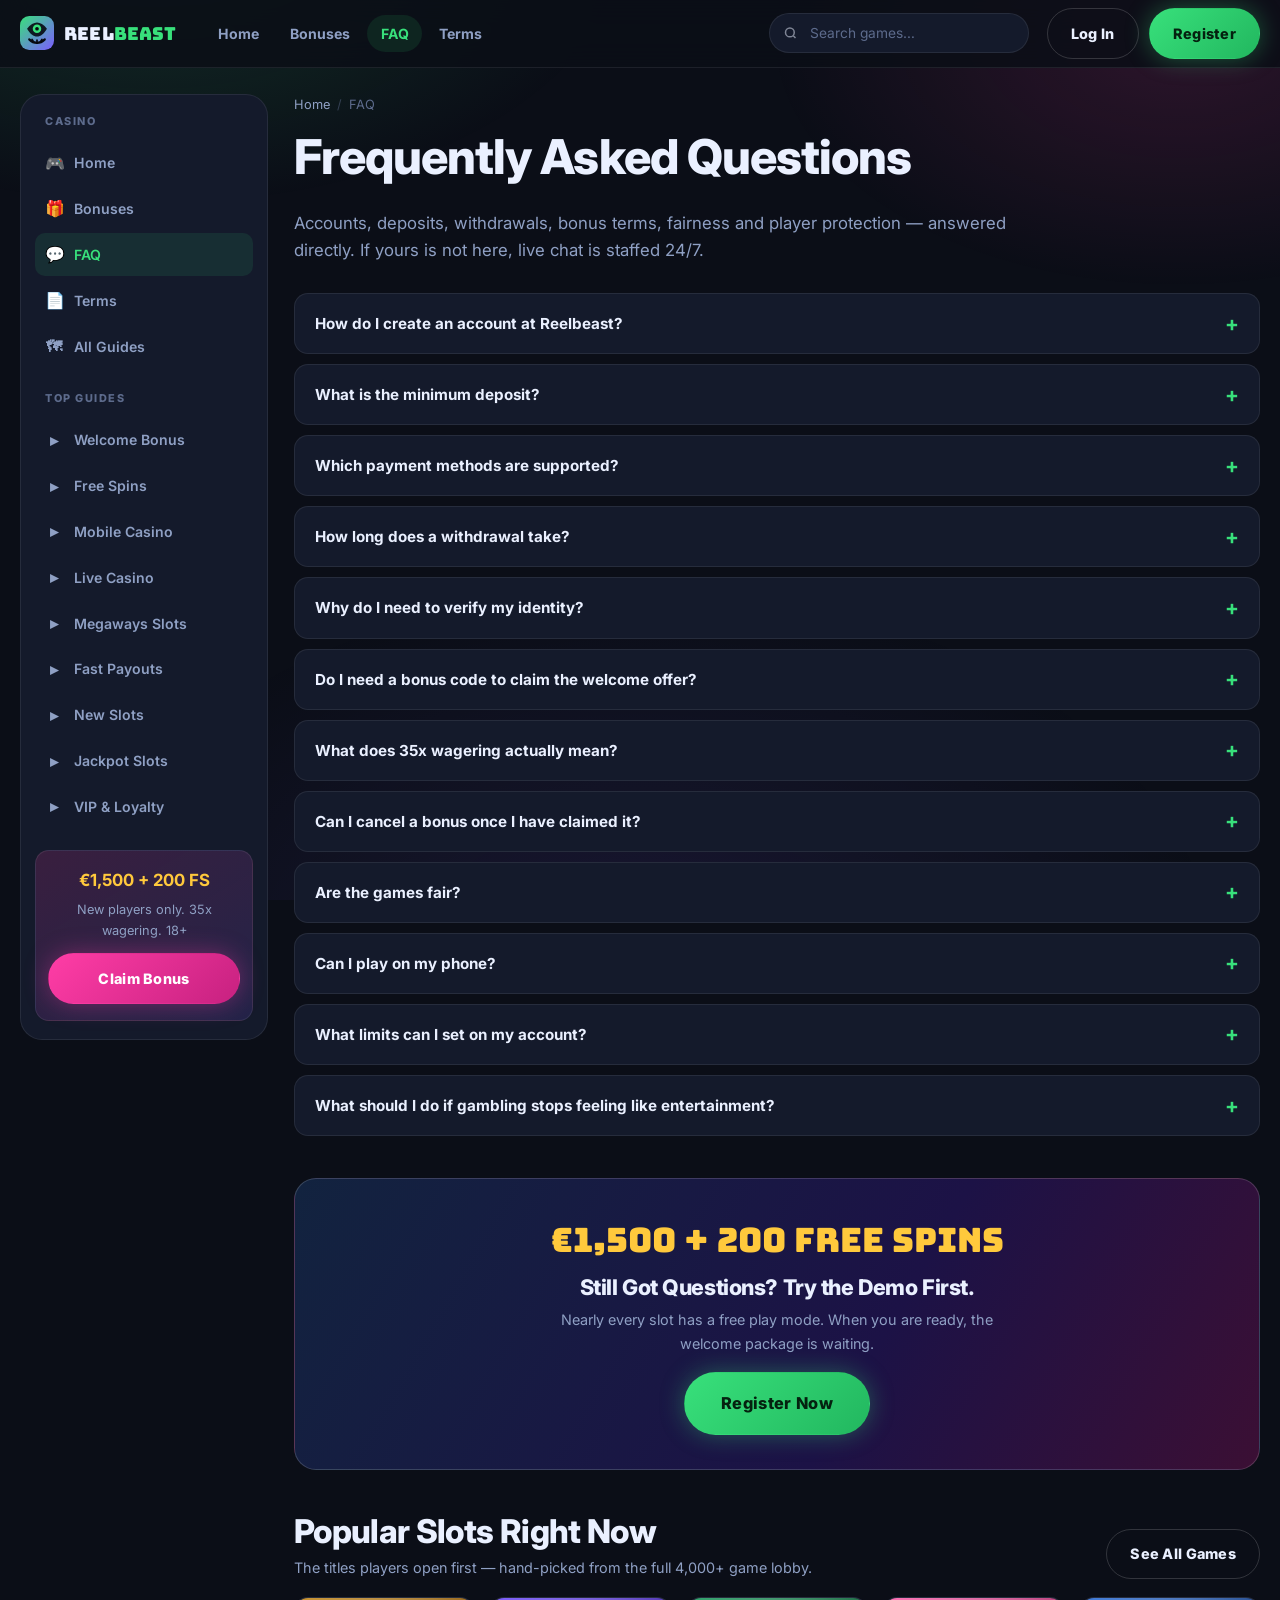
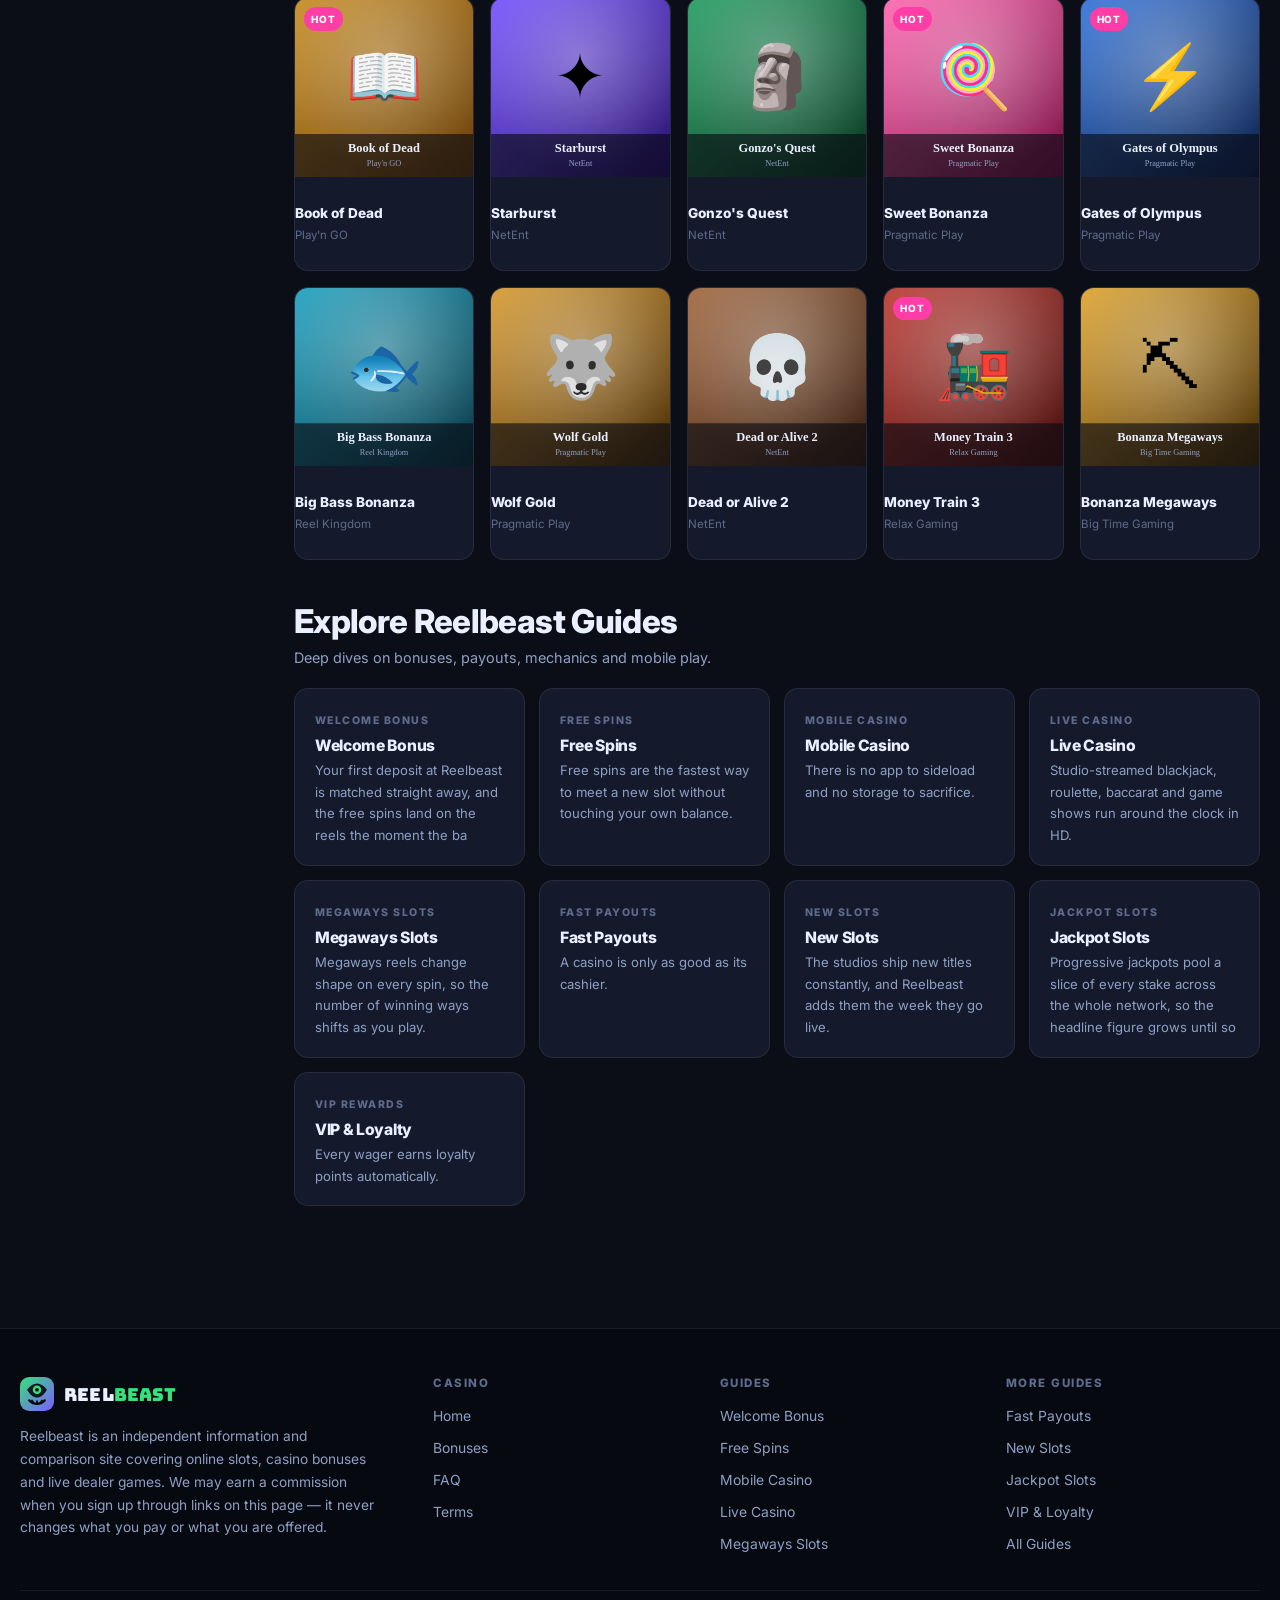
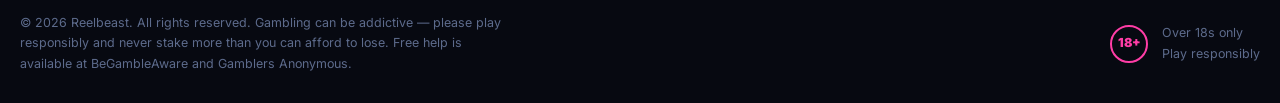
==== faq.html @ 06734dc1 "Initial commit" ====
<!DOCTYPE html>
<html lang="en">
<head>
<meta charset="utf-8">
<meta name="viewport" content="width=device-width, initial-scale=1">
<title>FAQ — Deposits, Withdrawals &amp; Bonus Terms | Reelbeast</title>
<meta name="description" content="Answers to the most common Reelbeast questions: minimum deposits, withdrawal times, verification, 35x wagering explained, game fairness and responsible gambling tools. 18+.">
<link rel="canonical" href="https://yard.example-domain.com/faq.html">
<meta name="robots" content="index, follow, max-image-preview:large">
<meta name="theme-color" content="#0B0E17">
<meta name="rating" content="adult">

<meta property="og:type" content="website">
<meta property="og:site_name" content="Reelbeast">
<meta property="og:locale" content="en_US">
<meta property="og:title" content="FAQ — Deposits, Withdrawals &amp; Bonus Terms | Reelbeast">
<meta property="og:description" content="Answers to the most common Reelbeast questions: minimum deposits, withdrawal times, verification, 35x wagering explained, game fairness and responsible gambling tools. 18+.">
<meta property="og:url" content="https://yard.example-domain.com/faq.html">
<meta property="og:image" content="https://yard.example-domain.com/images/promo-welcome.svg">
<meta name="twitter:card" content="summary_large_image">
<meta name="twitter:title" content="FAQ — Deposits, Withdrawals &amp; Bonus Terms | Reelbeast">
<meta name="twitter:description" content="Answers to the most common Reelbeast questions: minimum deposits, withdrawal times, verification, 35x wagering explained, game fairness and responsible gambling tools. 18+.">

<link rel="icon" type="image/svg+xml" href="images/favicon.svg">
<link rel="apple-touch-icon" href="images/favicon.svg">
<link rel="preconnect" href="https://fonts.googleapis.com">
<link rel="preconnect" href="https://fonts.gstatic.com" crossorigin>
<link rel="stylesheet" href="https://fonts.googleapis.com/css2?family=Bungee&family=Inter:wght@400;600;700;800;900&display=swap">
<link rel="stylesheet" href="css/style.css">
<script type="application/ld+json">
{"@context":"https://schema.org","@type":"FAQPage","mainEntity":[
    {"@type":"Question","name":"How do I create an account at Reelbeast?",
     "acceptedAnswer":{"@type":"Answer","text":"Select Register, enter your email address, choose a username, password and account currency, and confirm you are over 18. The whole process takes under a minute and no documents are required at this stage. You can browse the lobby and play demo games immediately after signing up."}},
    {"@type":"Question","name":"What is the minimum deposit?",
     "acceptedAnswer":{"@type":"Answer","text":"€10, or the equivalent in your account currency, on every supported payment method. The welcome package requires a qualifying first deposit of at least €10 to trigger."}},
    {"@type":"Question","name":"Which payment methods are supported?",
     "acceptedAnswer":{"@type":"Answer","text":"Visa and Mastercard debit cards, Skrill, Neteller, Trustly instant bank transfer, standard bank transfer, and Bitcoin. Deposits are instant on every method and we do not add a processing fee — though your own bank or wallet provider may."}},
    {"@type":"Question","name":"How long does a withdrawal take?",
     "acceptedAnswer":{"@type":"Answer","text":"E-wallet and cryptocurrency withdrawals are typically approved and sent within one hour. Debit card and bank transfer withdrawals take one to three working days once approved, which is banking-side time rather than casino processing. Withdrawals are paid back to the method you deposited with wherever regulations require it."}},
    {"@type":"Question","name":"Why do I need to verify my identity?",
     "acceptedAnswer":{"@type":"Answer","text":"Licensing rules require every operator to confirm that players are who they say they are and are over 18. You will be asked for photo ID, a recent proof of address, and confirmation of the payment method you used. Verification is a one-time process — complete it when you sign up rather than when you first try to withdraw, and there is no delay later."}},
    {"@type":"Question","name":"Do I need a bonus code to claim the welcome offer?",
     "acceptedAnswer":{"@type":"Answer","text":"No. The welcome match and free spins attach to your first qualifying deposit automatically. If a seasonal or email-only promotion ever requires a code, that code is printed on the promotion itself."}},
    {"@type":"Question","name":"What does 35x wagering actually mean?",
     "acceptedAnswer":{"@type":"Answer","text":"It is the total stake volume required before bonus funds convert to withdrawable cash. A €100 bonus at 35x requires €3,500 in cumulative stakes. Slots contribute 100% toward this, live dealer and table games contribute 10%, and the maximum bet while wagering is €5 per spin."}},
    {"@type":"Question","name":"Can I cancel a bonus once I have claimed it?",
     "acceptedAnswer":{"@type":"Answer","text":"Yes. Cancel an active bonus from the cashier at any time. Doing so forfeits the bonus funds and any winnings derived from them, but your own cash balance is untouched and remains fully withdrawable."}},
    {"@type":"Question","name":"Are the games fair?",
     "acceptedAnswer":{"@type":"Answer","text":"Every slot outcome is produced by a random number generator that is tested and certified annually by an independent laboratory. Published RTP figures are set by the game studio, not the casino, and are visible in each game's info panel. Live dealer games use physical equipment streamed in real time from monitored studios."}},
    {"@type":"Question","name":"Can I play on my phone?",
     "acceptedAnswer":{"@type":"Answer","text":"Yes, and there is nothing to install. The entire lobby runs in mobile Safari and Chrome, laid out for portrait orientation. Your session state, balance and any active bonus carry across devices automatically."}},
    {"@type":"Question","name":"What limits can I set on my account?",
     "acceptedAnswer":{"@type":"Answer","text":"Deposit limits, loss limits, wager limits, session-time reminders, a cooling-off period from 24 hours to six weeks, and permanent self-exclusion. All are available in account settings. Tightening a limit takes effect immediately; loosening one is subject to a deliberate cooling-off delay."}},
    {"@type":"Question","name":"What should I do if gambling stops feeling like entertainment?",
     "acceptedAnswer":{"@type":"Answer","text":"Use the deposit limits and cooling-off tools first — they work, and they take effect straight away. If you need more than that, BeGambleAware and Gamblers Anonymous both provide free, confidential support, and our support team can apply a permanent self-exclusion to your account on request at any time."}}
]}
</script>
<script type="application/ld+json">
{"@context":"https://schema.org","@type":"BreadcrumbList","itemListElement":[{"@type":"ListItem","position":1,"name":"Home","item":"https://yard.example-domain.com/"},{"@type":"ListItem","position":2,"name":"FAQ","item":"https://yard.example-domain.com/faq.html"}]}
</script>
</head>
<body>
<header class="site-header">
  <div class="site-header__inner">
    <button class="burger" type="button" aria-label="Open menu" aria-expanded="false" aria-controls="sidebar"><span></span></button>
    <a class="logo" href="index.html">
      <img src="images/logo.svg" width="48" height="48" alt="Reelbeast online casino logo">
      <span class="logo__text">Reel<b>beast</b></span>
    </a>
    <nav class="nav-main" aria-label="Primary"><a href="index.html">Home</a><a href="bonuses.html">Bonuses</a><a href="faq.html" aria-current="page">FAQ</a><a href="terms.html">Terms</a></nav>
    <div class="header-search">
      <svg width="15" height="15" viewBox="0 0 24 24" fill="none" stroke="currentColor" stroke-width="2.4" aria-hidden="true"><circle cx="11" cy="11" r="7"/><path d="M20 20l-3.5-3.5"/></svg>
      <label class="sr-only" for="q">Search games</label>
      <input id="q" type="search" placeholder="Search games…" data-game-search autocomplete="off">
    </div>
    <div class="header-actions">
      <a class="btn btn--ghost" href="https://vnstrf.com/d3f4MrnT" target="_blank" rel="nofollow sponsored noopener noreferrer">Log In</a>
      <a class="btn btn--primary" href="https://vnstrf.com/d3f4MrnT" target="_blank" rel="nofollow sponsored noopener noreferrer">Register</a>
    </div>
  </div>
</header>
<div class="scrim"></div>
<div class="shell">
<aside class="sidebar" id="sidebar">
  <p class="sidebar__title">Casino</p>
  <nav aria-label="Site sections"><a href="index.html"><span class="ic" aria-hidden="true">🎮</span>Home</a><a href="bonuses.html"><span class="ic" aria-hidden="true">🎁</span>Bonuses</a><a href="faq.html" aria-current="page"><span class="ic" aria-hidden="true">💬</span>FAQ</a><a href="terms.html"><span class="ic" aria-hidden="true">📄</span>Terms</a>
    <a href="en/"><span class="ic" aria-hidden="true">🗺</span>All Guides</a>
  </nav>
  <p class="sidebar__title">Top Guides</p>
  <nav aria-label="Guides"><a href="en/x1/"><span class="ic" aria-hidden="true">▸</span>Welcome Bonus</a><a href="en/x2/"><span class="ic" aria-hidden="true">▸</span>Free Spins</a><a href="en/x3/"><span class="ic" aria-hidden="true">▸</span>Mobile Casino</a><a href="en/x4/"><span class="ic" aria-hidden="true">▸</span>Live Casino</a><a href="en/x5/"><span class="ic" aria-hidden="true">▸</span>Megaways Slots</a><a href="en/x6/"><span class="ic" aria-hidden="true">▸</span>Fast Payouts</a><a href="en/x7/"><span class="ic" aria-hidden="true">▸</span>New Slots</a><a href="en/x8/"><span class="ic" aria-hidden="true">▸</span>Jackpot Slots</a><a href="en/x9/"><span class="ic" aria-hidden="true">▸</span>VIP & Loyalty</a></nav>
  <div class="sidebar__cta">
    <strong>€1,500 + 200 FS</strong>
    <p>New players only. 35x wagering. 18+</p>
    <a class="btn btn--accent btn--block" href="https://vnstrf.com/d3f4MrnT" target="_blank" rel="nofollow sponsored noopener noreferrer">Claim Bonus</a>
  </div>
</aside>
<main>
<nav class="crumbs" aria-label="Breadcrumb"><a href="index.html">Home</a><span>/</span>FAQ</nav>

<h1>Frequently Asked Questions</h1>
<p style="font-size:1.05rem;color:var(--muted);max-width:70ch">
  Accounts, deposits, withdrawals, bonus terms, fairness and player protection — answered
  directly. If yours is not here, live chat is staffed 24/7.
</p>

<section class="section" style="margin-top:28px">
  <details class="faq-item">
    <summary>How do I create an account at Reelbeast?</summary>
    <div class="faq-item__body"><p>Select Register, enter your email address, choose a username, password and account currency, and confirm you are over 18. The whole process takes under a minute and no documents are required at this stage. You can browse the lobby and play demo games immediately after signing up.</p></div>
  </details>
  <details class="faq-item">
    <summary>What is the minimum deposit?</summary>
    <div class="faq-item__body"><p>€10, or the equivalent in your account currency, on every supported payment method. The welcome package requires a qualifying first deposit of at least €10 to trigger.</p></div>
  </details>
  <details class="faq-item">
    <summary>Which payment methods are supported?</summary>
    <div class="faq-item__body"><p>Visa and Mastercard debit cards, Skrill, Neteller, Trustly instant bank transfer, standard bank transfer, and Bitcoin. Deposits are instant on every method and we do not add a processing fee — though your own bank or wallet provider may.</p></div>
  </details>
  <details class="faq-item">
    <summary>How long does a withdrawal take?</summary>
    <div class="faq-item__body"><p>E-wallet and cryptocurrency withdrawals are typically approved and sent within one hour. Debit card and bank transfer withdrawals take one to three working days once approved, which is banking-side time rather than casino processing. Withdrawals are paid back to the method you deposited with wherever regulations require it.</p></div>
  </details>
  <details class="faq-item">
    <summary>Why do I need to verify my identity?</summary>
    <div class="faq-item__body"><p>Licensing rules require every operator to confirm that players are who they say they are and are over 18. You will be asked for photo ID, a recent proof of address, and confirmation of the payment method you used. Verification is a one-time process — complete it when you sign up rather than when you first try to withdraw, and there is no delay later.</p></div>
  </details>
  <details class="faq-item">
    <summary>Do I need a bonus code to claim the welcome offer?</summary>
    <div class="faq-item__body"><p>No. The welcome match and free spins attach to your first qualifying deposit automatically. If a seasonal or email-only promotion ever requires a code, that code is printed on the promotion itself.</p></div>
  </details>
  <details class="faq-item">
    <summary>What does 35x wagering actually mean?</summary>
    <div class="faq-item__body"><p>It is the total stake volume required before bonus funds convert to withdrawable cash. A €100 bonus at 35x requires €3,500 in cumulative stakes. Slots contribute 100% toward this, live dealer and table games contribute 10%, and the maximum bet while wagering is €5 per spin.</p></div>
  </details>
  <details class="faq-item">
    <summary>Can I cancel a bonus once I have claimed it?</summary>
    <div class="faq-item__body"><p>Yes. Cancel an active bonus from the cashier at any time. Doing so forfeits the bonus funds and any winnings derived from them, but your own cash balance is untouched and remains fully withdrawable.</p></div>
  </details>
  <details class="faq-item">
    <summary>Are the games fair?</summary>
    <div class="faq-item__body"><p>Every slot outcome is produced by a random number generator that is tested and certified annually by an independent laboratory. Published RTP figures are set by the game studio, not the casino, and are visible in each game&#x27;s info panel. Live dealer games use physical equipment streamed in real time from monitored studios.</p></div>
  </details>
  <details class="faq-item">
    <summary>Can I play on my phone?</summary>
    <div class="faq-item__body"><p>Yes, and there is nothing to install. The entire lobby runs in mobile Safari and Chrome, laid out for portrait orientation. Your session state, balance and any active bonus carry across devices automatically.</p></div>
  </details>
  <details class="faq-item">
    <summary>What limits can I set on my account?</summary>
    <div class="faq-item__body"><p>Deposit limits, loss limits, wager limits, session-time reminders, a cooling-off period from 24 hours to six weeks, and permanent self-exclusion. All are available in account settings. Tightening a limit takes effect immediately; loosening one is subject to a deliberate cooling-off delay.</p></div>
  </details>
  <details class="faq-item">
    <summary>What should I do if gambling stops feeling like entertainment?</summary>
    <div class="faq-item__body"><p>Use the deposit limits and cooling-off tools first — they work, and they take effect straight away. If you need more than that, BeGambleAware and Gamblers Anonymous both provide free, confidential support, and our support team can apply a permanent self-exclusion to your account on request at any time.</p></div>
  </details>
</section>

<section class="section">
  <a class="promo" href="https://vnstrf.com/d3f4MrnT" target="_blank" rel="nofollow sponsored noopener noreferrer" style="display:block;text-align:center">
    <span class="promo__amount">€1,500 + 200 Free Spins</span>
    <h3>Still Got Questions? Try the Demo First.</h3>
    <p style="margin-inline:auto">Nearly every slot has a free play mode. When you are ready, the welcome package is waiting.</p>
    <span class="btn btn--primary btn--lg">Register Now</span>
  </a>
</section>

<section class="section" id="games">
  <div class="section__head">
    <div>
      <h2>Popular Slots Right Now</h2>
      <p>The titles players open first — hand-picked from the full 4,000+ game lobby.</p>
    </div>
    <a class="btn btn--ghost" href="https://vnstrf.com/d3f4MrnT" target="_blank" rel="nofollow sponsored noopener noreferrer">See All Games</a>
  </div>
  <div class="grid-games" data-game-grid>
    <a class="game" href="https://vnstrf.com/d3f4MrnT" target="_blank" rel="nofollow sponsored noopener noreferrer" data-name="Book of Dead" data-provider="Play&#x27;n GO">
      <span class="game__badge game__badge--hot">Hot</span><img src="images/games/book-of-dead.svg" width="300" height="300" loading="lazy"
           alt="Book of Dead online slot by Play&#x27;n GO — play at Reelbeast">
      <span class="game__overlay"><span class="btn btn--primary">Play Now</span></span>
      <span class="game__info">
        <span class="game__name">Book of Dead</span>
        <span class="game__prov">Play&#x27;n GO</span>
      </span>
    </a>
    <a class="game" href="https://vnstrf.com/d3f4MrnT" target="_blank" rel="nofollow sponsored noopener noreferrer" data-name="Starburst" data-provider="NetEnt">
      <img src="images/games/starburst.svg" width="300" height="300" loading="lazy"
           alt="Starburst online slot by NetEnt — play at Reelbeast">
      <span class="game__overlay"><span class="btn btn--primary">Play Now</span></span>
      <span class="game__info">
        <span class="game__name">Starburst</span>
        <span class="game__prov">NetEnt</span>
      </span>
    </a>
    <a class="game" href="https://vnstrf.com/d3f4MrnT" target="_blank" rel="nofollow sponsored noopener noreferrer" data-name="Gonzo&#x27;s Quest" data-provider="NetEnt">
      <img src="images/games/gonzo-s-quest.svg" width="300" height="300" loading="lazy"
           alt="Gonzo&#x27;s Quest online slot by NetEnt — play at Reelbeast">
      <span class="game__overlay"><span class="btn btn--primary">Play Now</span></span>
      <span class="game__info">
        <span class="game__name">Gonzo&#x27;s Quest</span>
        <span class="game__prov">NetEnt</span>
      </span>
    </a>
    <a class="game" href="https://vnstrf.com/d3f4MrnT" target="_blank" rel="nofollow sponsored noopener noreferrer" data-name="Sweet Bonanza" data-provider="Pragmatic Play">
      <span class="game__badge game__badge--hot">Hot</span><img src="images/games/sweet-bonanza.svg" width="300" height="300" loading="lazy"
           alt="Sweet Bonanza online slot by Pragmatic Play — play at Reelbeast">
      <span class="game__overlay"><span class="btn btn--primary">Play Now</span></span>
      <span class="game__info">
        <span class="game__name">Sweet Bonanza</span>
        <span class="game__prov">Pragmatic Play</span>
      </span>
    </a>
    <a class="game" href="https://vnstrf.com/d3f4MrnT" target="_blank" rel="nofollow sponsored noopener noreferrer" data-name="Gates of Olympus" data-provider="Pragmatic Play">
      <span class="game__badge game__badge--hot">Hot</span><img src="images/games/gates-of-olympus.svg" width="300" height="300" loading="lazy"
           alt="Gates of Olympus online slot by Pragmatic Play — play at Reelbeast">
      <span class="game__overlay"><span class="btn btn--primary">Play Now</span></span>
      <span class="game__info">
        <span class="game__name">Gates of Olympus</span>
        <span class="game__prov">Pragmatic Play</span>
      </span>
    </a>
    <a class="game" href="https://vnstrf.com/d3f4MrnT" target="_blank" rel="nofollow sponsored noopener noreferrer" data-name="Big Bass Bonanza" data-provider="Reel Kingdom">
      <img src="images/games/big-bass-bonanza.svg" width="300" height="300" loading="lazy"
           alt="Big Bass Bonanza online slot by Reel Kingdom — play at Reelbeast">
      <span class="game__overlay"><span class="btn btn--primary">Play Now</span></span>
      <span class="game__info">
        <span class="game__name">Big Bass Bonanza</span>
        <span class="game__prov">Reel Kingdom</span>
      </span>
    </a>
    <a class="game" href="https://vnstrf.com/d3f4MrnT" target="_blank" rel="nofollow sponsored noopener noreferrer" data-name="Wolf Gold" data-provider="Pragmatic Play">
      <img src="images/games/wolf-gold.svg" width="300" height="300" loading="lazy"
           alt="Wolf Gold online slot by Pragmatic Play — play at Reelbeast">
      <span class="game__overlay"><span class="btn btn--primary">Play Now</span></span>
      <span class="game__info">
        <span class="game__name">Wolf Gold</span>
        <span class="game__prov">Pragmatic Play</span>
      </span>
    </a>
    <a class="game" href="https://vnstrf.com/d3f4MrnT" target="_blank" rel="nofollow sponsored noopener noreferrer" data-name="Dead or Alive 2" data-provider="NetEnt">
      <img src="images/games/dead-or-alive-2.svg" width="300" height="300" loading="lazy"
           alt="Dead or Alive 2 online slot by NetEnt — play at Reelbeast">
      <span class="game__overlay"><span class="btn btn--primary">Play Now</span></span>
      <span class="game__info">
        <span class="game__name">Dead or Alive 2</span>
        <span class="game__prov">NetEnt</span>
      </span>
    </a>
    <a class="game" href="https://vnstrf.com/d3f4MrnT" target="_blank" rel="nofollow sponsored noopener noreferrer" data-name="Money Train 3" data-provider="Relax Gaming">
      <span class="game__badge game__badge--hot">Hot</span><img src="images/games/money-train-3.svg" width="300" height="300" loading="lazy"
           alt="Money Train 3 online slot by Relax Gaming — play at Reelbeast">
      <span class="game__overlay"><span class="btn btn--primary">Play Now</span></span>
      <span class="game__info">
        <span class="game__name">Money Train 3</span>
        <span class="game__prov">Relax Gaming</span>
      </span>
    </a>
    <a class="game" href="https://vnstrf.com/d3f4MrnT" target="_blank" rel="nofollow sponsored noopener noreferrer" data-name="Bonanza Megaways" data-provider="Big Time Gaming">
      <img src="images/games/bonanza-megaways.svg" width="300" height="300" loading="lazy"
           alt="Bonanza Megaways online slot by Big Time Gaming — play at Reelbeast">
      <span class="game__overlay"><span class="btn btn--primary">Play Now</span></span>
      <span class="game__info">
        <span class="game__name">Bonanza Megaways</span>
        <span class="game__prov">Big Time Gaming</span>
      </span>
    </a>
  </div>
  <p data-game-empty hidden style="color:var(--muted);margin-top:16px">No games match that search. Try another title or provider.</p>
</section>


<section class="section">
  <div class="section__head">
    <div>
      <h2>Explore Reelbeast Guides</h2>
      <p>Deep dives on bonuses, payouts, mechanics and mobile play.</p>
    </div>
  </div>
  <div class="grid-doors">
    <a class="door" href="en/x1/">
      <span class="door__kicker">welcome bonus</span>
      <h3>Welcome Bonus</h3>
      <p>Your first deposit at Reelbeast is matched straight away, and the free spins land on the reels the moment the ba</p>
    </a>
    <a class="door" href="en/x2/">
      <span class="door__kicker">free spins</span>
      <h3>Free Spins</h3>
      <p>Free spins are the fastest way to meet a new slot without touching your own balance.</p>
    </a>
    <a class="door" href="en/x3/">
      <span class="door__kicker">mobile casino</span>
      <h3>Mobile Casino</h3>
      <p>There is no app to sideload and no storage to sacrifice.</p>
    </a>
    <a class="door" href="en/x4/">
      <span class="door__kicker">live casino</span>
      <h3>Live Casino</h3>
      <p>Studio-streamed blackjack, roulette, baccarat and game shows run around the clock in HD.</p>
    </a>
    <a class="door" href="en/x5/">
      <span class="door__kicker">megaways slots</span>
      <h3>Megaways Slots</h3>
      <p>Megaways reels change shape on every spin, so the number of winning ways shifts as you play.</p>
    </a>
    <a class="door" href="en/x6/">
      <span class="door__kicker">fast payouts</span>
      <h3>Fast Payouts</h3>
      <p>A casino is only as good as its cashier.</p>
    </a>
    <a class="door" href="en/x7/">
      <span class="door__kicker">new slots</span>
      <h3>New Slots</h3>
      <p>The studios ship new titles constantly, and Reelbeast adds them the week they go live.</p>
    </a>
    <a class="door" href="en/x8/">
      <span class="door__kicker">jackpot slots</span>
      <h3>Jackpot Slots</h3>
      <p>Progressive jackpots pool a slice of every stake across the whole network, so the headline figure grows until so</p>
    </a>
    <a class="door" href="en/x9/">
      <span class="door__kicker">vip rewards</span>
      <h3>VIP &amp; Loyalty</h3>
      <p>Every wager earns loyalty points automatically.</p>
    </a>
  </div>
</section>

</main>
</div>

<footer class="site-footer">
  <div class="wrap">
    <div class="footer-grid">
      <div class="footer-brand">
        <a class="logo" href="index.html">
          <img src="images/logo.svg" width="48" height="48" alt="Reelbeast logo">
          <span class="logo__text">Reel<b>beast</b></span>
        </a>
        <p>Reelbeast is an independent information and comparison site covering online slots,
           casino bonuses and live dealer games. We may earn a commission when you sign up
           through links on this page — it never changes what you pay or what you are offered.</p>
      </div>
      <div class="footer-col">
        <h4>Casino</h4>
        <nav aria-label="Footer sections"><a href="index.html">Home</a><a href="bonuses.html">Bonuses</a><a href="faq.html">FAQ</a><a href="terms.html">Terms</a></nav>
      </div>
      <div class="footer-col">
        <h4>Guides</h4>
        <nav aria-label="Footer guides"><a href="en/x1/">Welcome Bonus</a><a href="en/x2/">Free Spins</a><a href="en/x3/">Mobile Casino</a><a href="en/x4/">Live Casino</a><a href="en/x5/">Megaways Slots</a></nav>
      </div>
      <div class="footer-col">
        <h4>More Guides</h4>
        <nav aria-label="Footer guides continued"><a href="en/x6/">Fast Payouts</a><a href="en/x7/">New Slots</a><a href="en/x8/">Jackpot Slots</a><a href="en/x9/">VIP & Loyalty</a>
          <a href="en/">All Guides</a>
        </nav>
      </div>
    </div>
    <div class="footer-bottom">
      <p>&copy; <span data-year>2026</span> Reelbeast. All rights reserved.
         Gambling can be addictive — please play responsibly and never stake more than you can afford to lose.
         Free help is available at BeGambleAware and Gamblers Anonymous.</p>
      <div class="rg">
        <div class="rg__18" aria-hidden="true">18+</div>
        <span>Over 18s only<br>Play responsibly</span>
      </div>
    </div>
  </div>
</footer>

<div class="sticky-cta">
  <a class="btn btn--primary btn--block btn--lg" href="https://vnstrf.com/d3f4MrnT" target="_blank" rel="nofollow sponsored noopener noreferrer">Claim €1,500 + 200 Free Spins</a>
</div>

<script src="js/main.js" defer></script>
</body>
</html>
---- css/style.css ----
/* ==========================================================================
   Reelbeast — satellite theme
   Re-skin the entire site by editing the tokens in :root.
   ========================================================================== */

:root{
  /* Surfaces */
  --bg:#0B0E17;
  --bg-deep:#070911;
  --surface:#141A2B;
  --surface-2:#1E2740;
  --surface-3:#2A3654;

  /* Brand */
  --venom:#38E07B;        /* primary CTA / brand green */
  --venom-dark:#22B75F;
  --magenta:#FF3DA6;      /* accent, promos */
  --magenta-dark:#C72180;
  --gold:#FFC93C;         /* jackpot / highlight */
  --violet:#7C5CFF;

  /* Text */
  --text:#EAF0FF;
  --muted:#8FA0C4;
  --dim:#5D6B8C;

  /* Lines & effects */
  --border:rgba(255,255,255,.08);
  --border-strong:rgba(255,255,255,.16);
  --glow-venom:0 0 24px rgba(56,224,123,.35);
  --glow-magenta:0 0 24px rgba(255,61,166,.35);

  /* Geometry */
  --r-sm:8px;
  --r:14px;
  --r-lg:22px;
  --rail:248px;
  --header-h:68px;
  --wrap:1320px;

  /* Type */
  --font-display:'Bungee',"Arial Black",system-ui,sans-serif;
  --font-body:'Inter',-apple-system,BlinkMacSystemFont,"Segoe UI",Roboto,Helvetica,Arial,sans-serif;
}

*,*::before,*::after{box-sizing:border-box}

html{scroll-behavior:smooth;-webkit-text-size-adjust:100%}

body{
  margin:0;
  background:var(--bg);
  color:var(--text);
  font-family:var(--font-body);
  font-size:15px;
  line-height:1.65;
  -webkit-font-smoothing:antialiased;
  overflow-x:hidden;
}

/* Ambient glow behind everything */
body::before{
  content:"";
  position:fixed;
  inset:0;
  pointer-events:none;
  z-index:0;
  background:
    radial-gradient(760px 420px at 12% -6%, rgba(56,224,123,.16), transparent 62%),
    radial-gradient(680px 420px at 92% 4%, rgba(255,61,166,.14), transparent 60%),
    radial-gradient(900px 600px at 50% 108%, rgba(124,92,255,.12), transparent 65%);
}

img{max-width:100%;display:block;height:auto}
a{color:var(--venom);text-decoration:none}

h1,h2,h3,h4{line-height:1.18;margin:0 0 .5em;letter-spacing:-.02em;font-weight:800}
h1{font-size:clamp(1.9rem,4.2vw,3rem)}
h2{font-size:clamp(1.45rem,2.6vw,2.05rem)}
h3{font-size:clamp(1.1rem,1.7vw,1.35rem)}
p{margin:0 0 1.1em}

.wrap{width:100%;max-width:var(--wrap);margin-inline:auto;padding-inline:20px}
.sr-only{position:absolute;width:1px;height:1px;padding:0;margin:-1px;overflow:hidden;clip:rect(0,0,0,0);border:0}

/* --------------------------------------------------------------------------
   Buttons
   -------------------------------------------------------------------------- */
.btn{
  display:inline-flex;align-items:center;justify-content:center;gap:.5em;
  font-family:var(--font-body);
  font-weight:800;font-size:.9rem;letter-spacing:.02em;
  padding:.85em 1.6em;border-radius:999px;border:1px solid transparent;
  cursor:pointer;white-space:nowrap;
  transition:transform .16s ease, box-shadow .16s ease, background .16s ease;
}
.btn:hover{transform:translateY(-2px)}
.btn:active{transform:translateY(0)}

.btn--primary{
  background:linear-gradient(135deg,var(--venom),var(--venom-dark));
  color:#04210F;box-shadow:var(--glow-venom);
}
.btn--primary:hover{box-shadow:0 0 34px rgba(56,224,123,.55)}

.btn--accent{
  background:linear-gradient(135deg,var(--magenta),var(--magenta-dark));
  color:#fff;box-shadow:var(--glow-magenta);
}
.btn--accent:hover{box-shadow:0 0 34px rgba(255,61,166,.55)}

.btn--ghost{background:transparent;color:var(--text);border-color:var(--border-strong)}
.btn--ghost:hover{border-color:var(--venom);color:var(--venom)}

.btn--lg{font-size:1.02rem;padding:1.05em 2.2em}
.btn--block{display:flex;width:100%}

/* --------------------------------------------------------------------------
   Header
   -------------------------------------------------------------------------- */
.site-header{
  position:sticky;top:0;z-index:60;
  height:var(--header-h);
  display:flex;align-items:center;
  background:rgba(11,14,23,.86);
  backdrop-filter:blur(14px);
  border-bottom:1px solid var(--border);
}
.site-header__inner{
  width:100%;max-width:var(--wrap);margin-inline:auto;padding-inline:20px;
  display:flex;align-items:center;gap:18px;
}

.logo{display:flex;align-items:center;gap:10px;flex-shrink:0}
.logo img{height:34px;width:auto}
.logo__text{font-family:var(--font-display);font-size:1.12rem;color:var(--text);letter-spacing:.01em}
.logo__text b{color:var(--venom);font-weight:inherit}

.nav-main{display:flex;gap:4px;margin-left:10px}
.nav-main a{
  color:var(--muted);font-weight:700;font-size:.88rem;
  padding:.5em .95em;border-radius:999px;transition:color .15s,background .15s;
}
.nav-main a:hover{color:var(--text);background:var(--surface-2)}
.nav-main a[aria-current="page"]{color:var(--venom);background:rgba(56,224,123,.1)}

.header-search{margin-left:auto;position:relative;flex:0 1 260px;min-width:0}
.header-search input{
  width:100%;height:40px;border-radius:999px;
  background:var(--surface);border:1px solid var(--border);
  color:var(--text);padding:0 16px 0 40px;font:inherit;font-size:.86rem;outline:none;
  transition:border-color .15s;
}
.header-search input::placeholder{color:var(--dim)}
.header-search input:focus{border-color:var(--venom)}
.header-search svg{position:absolute;left:14px;top:50%;transform:translateY(-50%);opacity:.5}

.header-actions{display:flex;gap:10px;align-items:center;flex-shrink:0}

.burger{
  display:none;background:none;border:1px solid var(--border-strong);
  border-radius:10px;width:40px;height:40px;cursor:pointer;
  align-items:center;justify-content:center;
}
.burger span{display:block;width:18px;height:2px;background:var(--text);position:relative}
.burger span::before,.burger span::after{
  content:"";position:absolute;left:0;width:18px;height:2px;background:var(--text);
}
.burger span::before{top:-6px}
.burger span::after{top:6px}

/* --------------------------------------------------------------------------
   Layout shell
   -------------------------------------------------------------------------- */
.shell{
  position:relative;z-index:1;
  width:100%;max-width:var(--wrap);margin-inline:auto;padding:26px 20px 60px;
  display:grid;grid-template-columns:var(--rail) minmax(0,1fr);gap:26px;
  align-items:start;
}

/* --------------------------------------------------------------------------
   Sidebar
   -------------------------------------------------------------------------- */
.sidebar{
  position:sticky;top:calc(var(--header-h) + 22px);
  background:var(--surface);
  border:1px solid var(--border);
  border-radius:var(--r-lg);
  padding:18px 14px;
}
.sidebar__title{
  font-size:.68rem;font-weight:800;letter-spacing:.14em;text-transform:uppercase;
  color:var(--dim);padding:0 10px;margin:0 0 10px;
}
.sidebar nav + .sidebar__title{margin-top:22px}

.sidebar nav{display:flex;flex-direction:column;gap:2px}
.sidebar nav a{
  display:flex;align-items:center;gap:11px;
  color:var(--muted);font-weight:600;font-size:.88rem;
  padding:.62em .7em;border-radius:10px;
  transition:background .15s,color .15s;
}
.sidebar nav a:hover{background:var(--surface-2);color:var(--text)}
.sidebar nav a[aria-current="page"]{background:rgba(56,224,123,.1);color:var(--venom)}
.sidebar nav a .ic{width:18px;text-align:center;font-size:1rem;flex-shrink:0}

.sidebar__cta{
  margin-top:22px;padding:16px 12px;border-radius:var(--r);
  background:linear-gradient(150deg,rgba(255,61,166,.16),rgba(124,92,255,.14));
  border:1px solid var(--border);text-align:center;
}
.sidebar__cta p{font-size:.8rem;color:var(--muted);margin:0 0 12px}
.sidebar__cta strong{display:block;color:var(--gold);font-size:1.05rem;margin-bottom:4px}

/* --------------------------------------------------------------------------
   Hero
   -------------------------------------------------------------------------- */
.hero{
  position:relative;overflow:hidden;
  border-radius:var(--r-lg);
  border:1px solid var(--border-strong);
  background:linear-gradient(115deg,#1A1036 0%,#241146 42%,#3A0F3C 100%);
  padding:clamp(26px,4vw,48px);
  display:grid;grid-template-columns:minmax(0,1.15fr) minmax(0,.85fr);
  gap:28px;align-items:center;
  margin-bottom:34px;
}
.hero::after{
  content:"";position:absolute;inset:0;pointer-events:none;
  background:radial-gradient(520px 300px at 88% 20%, rgba(255,201,60,.22), transparent 60%);
}
.hero__body{position:relative;z-index:2}
.hero__eyebrow{
  display:inline-flex;align-items:center;gap:8px;
  font-size:.7rem;font-weight:800;letter-spacing:.16em;text-transform:uppercase;
  color:var(--gold);background:rgba(255,201,60,.12);
  border:1px solid rgba(255,201,60,.3);
  padding:.45em 1em;border-radius:999px;margin-bottom:16px;
}
.hero h1{font-family:var(--font-display);letter-spacing:0;line-height:1.05;margin-bottom:.35em;font-weight:400}
.hero h1 em{font-style:normal;color:var(--venom);text-shadow:var(--glow-venom)}
.hero p{color:#CBD5F0;font-size:1.02rem;max-width:56ch}
.hero__actions{display:flex;flex-wrap:wrap;gap:12px;margin-top:22px}
.hero__meta{display:flex;flex-wrap:wrap;gap:18px;margin-top:22px;font-size:.8rem;color:var(--muted)}
.hero__meta span{display:flex;align-items:center;gap:7px}
.hero__art{position:relative;z-index:2}

/* --------------------------------------------------------------------------
   Sections
   -------------------------------------------------------------------------- */
.section{margin-bottom:42px}
.section__head{
  display:flex;align-items:flex-end;justify-content:space-between;
  gap:16px;margin-bottom:18px;flex-wrap:wrap;
}
.section__head h2{margin:0}
.section__head p{margin:.35em 0 0;color:var(--muted);font-size:.9rem}

.card{
  background:var(--surface);
  border:1px solid var(--border);
  border-radius:var(--r-lg);
  padding:clamp(20px,2.6vw,32px);
}

/* Prose */
.prose{max-width:80ch}
.prose h2{margin-top:1.8em}
.prose h3{margin-top:1.5em;color:var(--venom)}
.prose h2:first-child,.prose h3:first-child{margin-top:0}
.prose ul,.prose ol{padding-left:1.25em;margin:0 0 1.2em}
.prose li{margin-bottom:.5em}
.prose li::marker{color:var(--venom)}
.prose strong{color:#fff}
.prose a{text-decoration:underline;text-underline-offset:3px}

/* --------------------------------------------------------------------------
   Benefit cards
   -------------------------------------------------------------------------- */
.grid-benefits{display:grid;grid-template-columns:repeat(auto-fit,minmax(220px,1fr));gap:16px}
.benefit{
  background:var(--surface);border:1px solid var(--border);
  border-radius:var(--r);padding:22px;
  transition:border-color .18s,transform .18s;
}
.benefit:hover{border-color:var(--border-strong);transform:translateY(-3px)}
.benefit__ic{
  width:44px;height:44px;border-radius:12px;display:grid;place-items:center;
  font-size:1.35rem;margin-bottom:14px;
  background:linear-gradient(140deg,rgba(56,224,123,.18),rgba(124,92,255,.18));
  border:1px solid var(--border);
}
.benefit h3{font-size:1.02rem;margin-bottom:.4em}
.benefit p{color:var(--muted);font-size:.88rem;margin:0}

/* --------------------------------------------------------------------------
   Category chips
   -------------------------------------------------------------------------- */
.chips{display:flex;flex-wrap:wrap;gap:10px}
.chip{
  display:inline-flex;align-items:center;gap:9px;
  background:var(--surface);border:1px solid var(--border);
  border-radius:999px;padding:.7em 1.25em;
  color:var(--text);font-weight:700;font-size:.86rem;
  transition:border-color .15s,background .15s,transform .15s;
}
.chip:hover{border-color:var(--venom);background:var(--surface-2);transform:translateY(-2px)}
.chip .ic{font-size:1.05rem}

/* --------------------------------------------------------------------------
   Games grid
   -------------------------------------------------------------------------- */
.grid-games{display:grid;grid-template-columns:repeat(auto-fill,minmax(168px,1fr));gap:16px}
.game{
  position:relative;display:block;
  border-radius:var(--r);overflow:hidden;
  background:var(--surface);border:1px solid var(--border);
  transition:transform .18s ease,border-color .18s ease,box-shadow .18s ease;
}
.game:hover{transform:translateY(-5px);border-color:var(--venom);box-shadow:0 12px 30px rgba(0,0,0,.45)}
.game img{width:100%;aspect-ratio:1/1;object-fit:cover}
.game__info{padding:11px 13px 13px}
.game__name{
  display:block;font-weight:800;font-size:.85rem;color:var(--text);
  white-space:nowrap;overflow:hidden;text-overflow:ellipsis;
}
.game__prov{display:block;font-size:.72rem;color:var(--dim);margin-top:2px}
.game__overlay{
  position:absolute;inset:0;display:grid;place-items:center;
  background:linear-gradient(180deg,rgba(7,9,17,.25),rgba(7,9,17,.88));
  opacity:0;transition:opacity .18s ease;
}
.game:hover .game__overlay{opacity:1}
.game__badge{
  position:absolute;top:9px;left:9px;z-index:3;
  font-size:.62rem;font-weight:800;letter-spacing:.09em;text-transform:uppercase;
  padding:.35em .7em;border-radius:999px;
  background:var(--gold);color:#2A1B00;
}
.game__badge--hot{background:var(--magenta);color:#fff}

/* --------------------------------------------------------------------------
   Promo banners
   -------------------------------------------------------------------------- */
.promo{
  position:relative;overflow:hidden;display:block;
  border-radius:var(--r-lg);border:1px solid var(--border-strong);
  padding:clamp(22px,3vw,34px);
  background:linear-gradient(120deg,#12233F,#1C1246 60%,#3B0F34);
  transition:transform .18s ease,box-shadow .18s ease;
}
.promo:hover{transform:translateY(-3px);box-shadow:0 14px 40px rgba(0,0,0,.5)}
.promo h3{color:var(--text);margin-bottom:.35em}
.promo p{color:var(--muted);font-size:.9rem;margin:0 0 16px;max-width:48ch}
.promo__amount{
  font-family:var(--font-display);font-weight:400;
  font-size:clamp(1.5rem,3vw,2.1rem);
  color:var(--gold);display:block;margin-bottom:.2em;
}
.grid-promos{display:grid;grid-template-columns:repeat(auto-fit,minmax(300px,1fr));gap:18px}

/* --------------------------------------------------------------------------
   Steps
   -------------------------------------------------------------------------- */
.steps{display:grid;grid-template-columns:repeat(auto-fit,minmax(210px,1fr));gap:16px;counter-reset:s}
.step{
  position:relative;background:var(--surface);border:1px solid var(--border);
  border-radius:var(--r);padding:24px 20px 20px;
}
.step::before{
  counter-increment:s;content:counter(s);
  position:absolute;top:-14px;left:20px;
  width:30px;height:30px;border-radius:50%;display:grid;place-items:center;
  font-family:var(--font-display);font-size:.85rem;
  background:var(--venom);color:#04210F;
}
.step h3{font-size:.98rem;margin:.3em 0 .35em}
.step p{color:var(--muted);font-size:.86rem;margin:0}

/* --------------------------------------------------------------------------
   FAQ accordion
   -------------------------------------------------------------------------- */
.faq-item{
  background:var(--surface);border:1px solid var(--border);
  border-radius:var(--r);margin-bottom:10px;overflow:hidden;
}
.faq-item[open]{border-color:var(--border-strong)}
.faq-item summary{
  cursor:pointer;list-style:none;
  padding:17px 52px 17px 20px;position:relative;
  font-weight:700;font-size:.95rem;color:var(--text);
}
.faq-item summary::-webkit-details-marker{display:none}
.faq-item summary::after{
  content:"+";position:absolute;right:20px;top:50%;transform:translateY(-50%);
  font-size:1.3rem;color:var(--venom);line-height:1;
}
.faq-item[open] summary::after{content:"\2212"}
.faq-item summary:hover{background:var(--surface-2)}
.faq-item__body{padding:0 20px 18px;color:var(--muted);font-size:.9rem}
.faq-item__body p:last-child{margin-bottom:0}

/* --------------------------------------------------------------------------
   Doorway grid (internal links only)
   -------------------------------------------------------------------------- */
.grid-doors{display:grid;grid-template-columns:repeat(auto-fill,minmax(230px,1fr));gap:14px}
.door{
  display:block;background:var(--surface);border:1px solid var(--border);
  border-radius:var(--r);padding:18px 20px;
  transition:border-color .16s,transform .16s,background .16s;
}
.door:hover{border-color:var(--venom);transform:translateY(-3px);background:var(--surface-2)}
.door__kicker{font-size:.66rem;font-weight:800;letter-spacing:.14em;text-transform:uppercase;color:var(--dim)}
.door h3{font-size:.98rem;color:var(--text);margin:.35em 0 .3em}
.door p{font-size:.82rem;color:var(--muted);margin:0}

/* --------------------------------------------------------------------------
   Tables
   -------------------------------------------------------------------------- */
.table-wrap{overflow-x:auto;border:1px solid var(--border);border-radius:var(--r)}
table{width:100%;border-collapse:collapse;font-size:.88rem;min-width:520px}
th,td{padding:13px 16px;text-align:left;border-bottom:1px solid var(--border)}
th{
  background:var(--surface-2);font-weight:800;color:var(--text);
  font-size:.72rem;letter-spacing:.08em;text-transform:uppercase;
}
td{color:var(--muted)}
tr:last-child td{border-bottom:none}

/* Breadcrumbs */
.crumbs{font-size:.8rem;color:var(--dim);margin-bottom:14px}
.crumbs a{color:var(--muted)}
.crumbs a:hover{color:var(--venom)}
.crumbs span{margin:0 7px;opacity:.5}

/* --------------------------------------------------------------------------
   Footer
   -------------------------------------------------------------------------- */
.site-footer{
  position:relative;z-index:1;
  background:var(--bg-deep);border-top:1px solid var(--border);
  padding:48px 0 28px;margin-top:20px;
}
.footer-grid{display:grid;grid-template-columns:1.5fr repeat(3,1fr);gap:32px;margin-bottom:34px}
.footer-brand p{color:var(--muted);font-size:.86rem;max-width:40ch;margin-top:14px}
.footer-col h4{
  font-size:.72rem;font-weight:800;letter-spacing:.13em;text-transform:uppercase;
  color:var(--dim);margin-bottom:14px;
}
.footer-col nav{display:flex;flex-direction:column;gap:9px}
.footer-col nav a{color:var(--muted);font-size:.87rem}
.footer-col nav a:hover{color:var(--venom)}

.footer-bottom{
  border-top:1px solid var(--border);padding-top:22px;
  display:flex;flex-wrap:wrap;gap:18px;align-items:center;justify-content:space-between;
}
.footer-bottom p{margin:0;color:var(--dim);font-size:.78rem;max-width:62ch}
.rg{display:flex;align-items:center;gap:14px;flex-wrap:wrap}
.rg__18{
  width:38px;height:38px;border-radius:50%;flex-shrink:0;
  border:2px solid var(--magenta);color:var(--magenta);
  display:grid;place-items:center;font-weight:900;font-size:.78rem;
}
.rg span{font-size:.78rem;color:var(--dim)}

/* Sticky mobile CTA */
.sticky-cta{
  display:none;position:fixed;left:0;right:0;bottom:0;z-index:70;
  padding:10px 14px calc(10px + env(safe-area-inset-bottom));
  background:rgba(7,9,17,.94);backdrop-filter:blur(12px);
  border-top:1px solid var(--border);
}

.scrim{
  position:fixed;inset:var(--header-h) 0 0;z-index:54;
  background:rgba(0,0,0,.6);opacity:0;pointer-events:none;transition:opacity .24s;
}

/* --------------------------------------------------------------------------
   Responsive
   -------------------------------------------------------------------------- */
@media (max-width:1080px){
  :root{--rail:210px}
  .hero{grid-template-columns:1fr}
  .hero__art{order:-1;max-width:420px}
  .footer-grid{grid-template-columns:1fr 1fr;gap:28px}
}

@media (max-width:860px){
  .nav-main,.header-search{display:none}
  .burger{display:flex}
  .header-actions .btn--ghost{display:none}
  .shell{grid-template-columns:1fr;padding-bottom:86px}
  .sidebar{
    position:fixed;top:var(--header-h);left:0;bottom:0;width:280px;z-index:55;
    border-radius:0;border-left:none;border-top:none;overflow-y:auto;
    transform:translateX(-102%);transition:transform .24s ease;
  }
  .sidebar.is-open{transform:translateX(0)}
  .scrim.is-open{opacity:1;pointer-events:auto}
  .sticky-cta{display:block}
  .grid-games{grid-template-columns:repeat(auto-fill,minmax(140px,1fr));gap:12px}
}

@media (max-width:560px){
  .footer-grid{grid-template-columns:1fr}
  .hero{padding:24px 20px}
  .hero__actions .btn{width:100%}
  .grid-games{grid-template-columns:repeat(2,1fr)}
  .footer-bottom{flex-direction:column;align-items:flex-start}
}

@media (prefers-reduced-motion:reduce){
  *{animation:none !important;transition:none !important;scroll-behavior:auto !important}
}
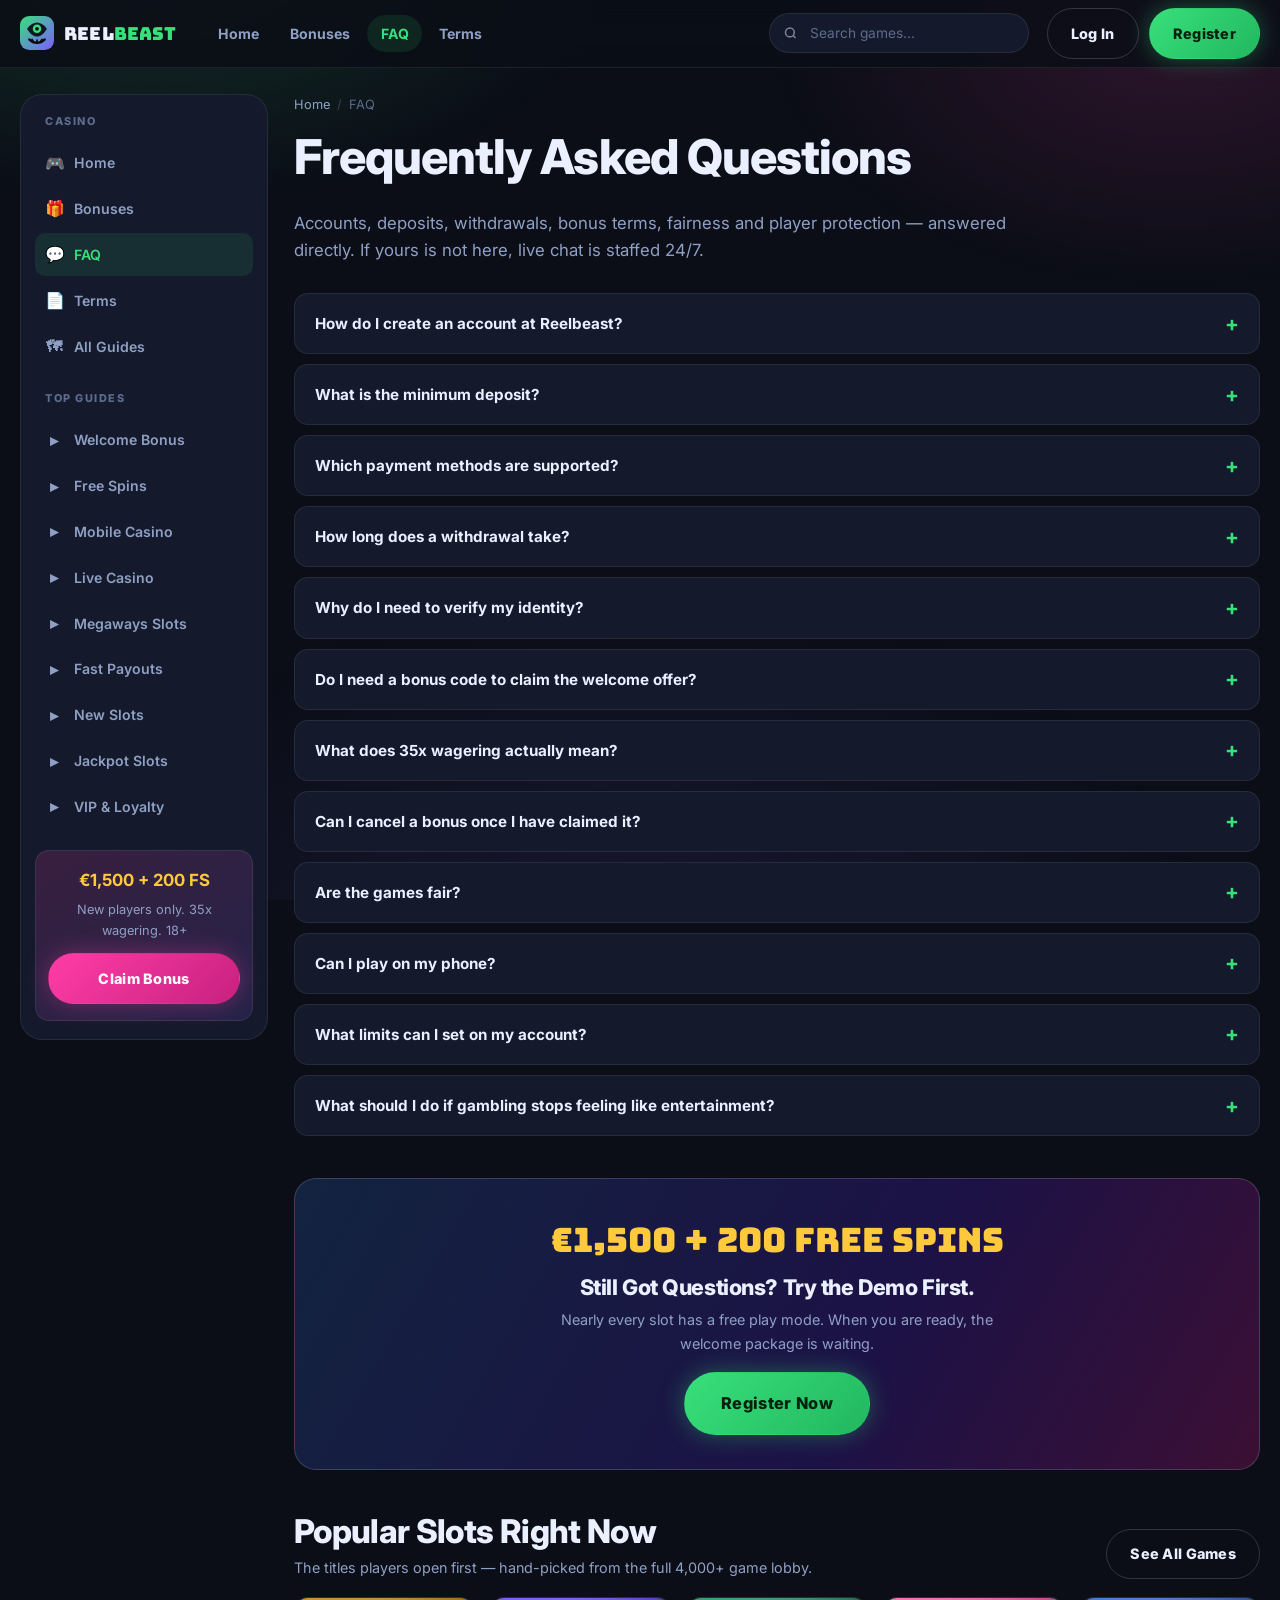
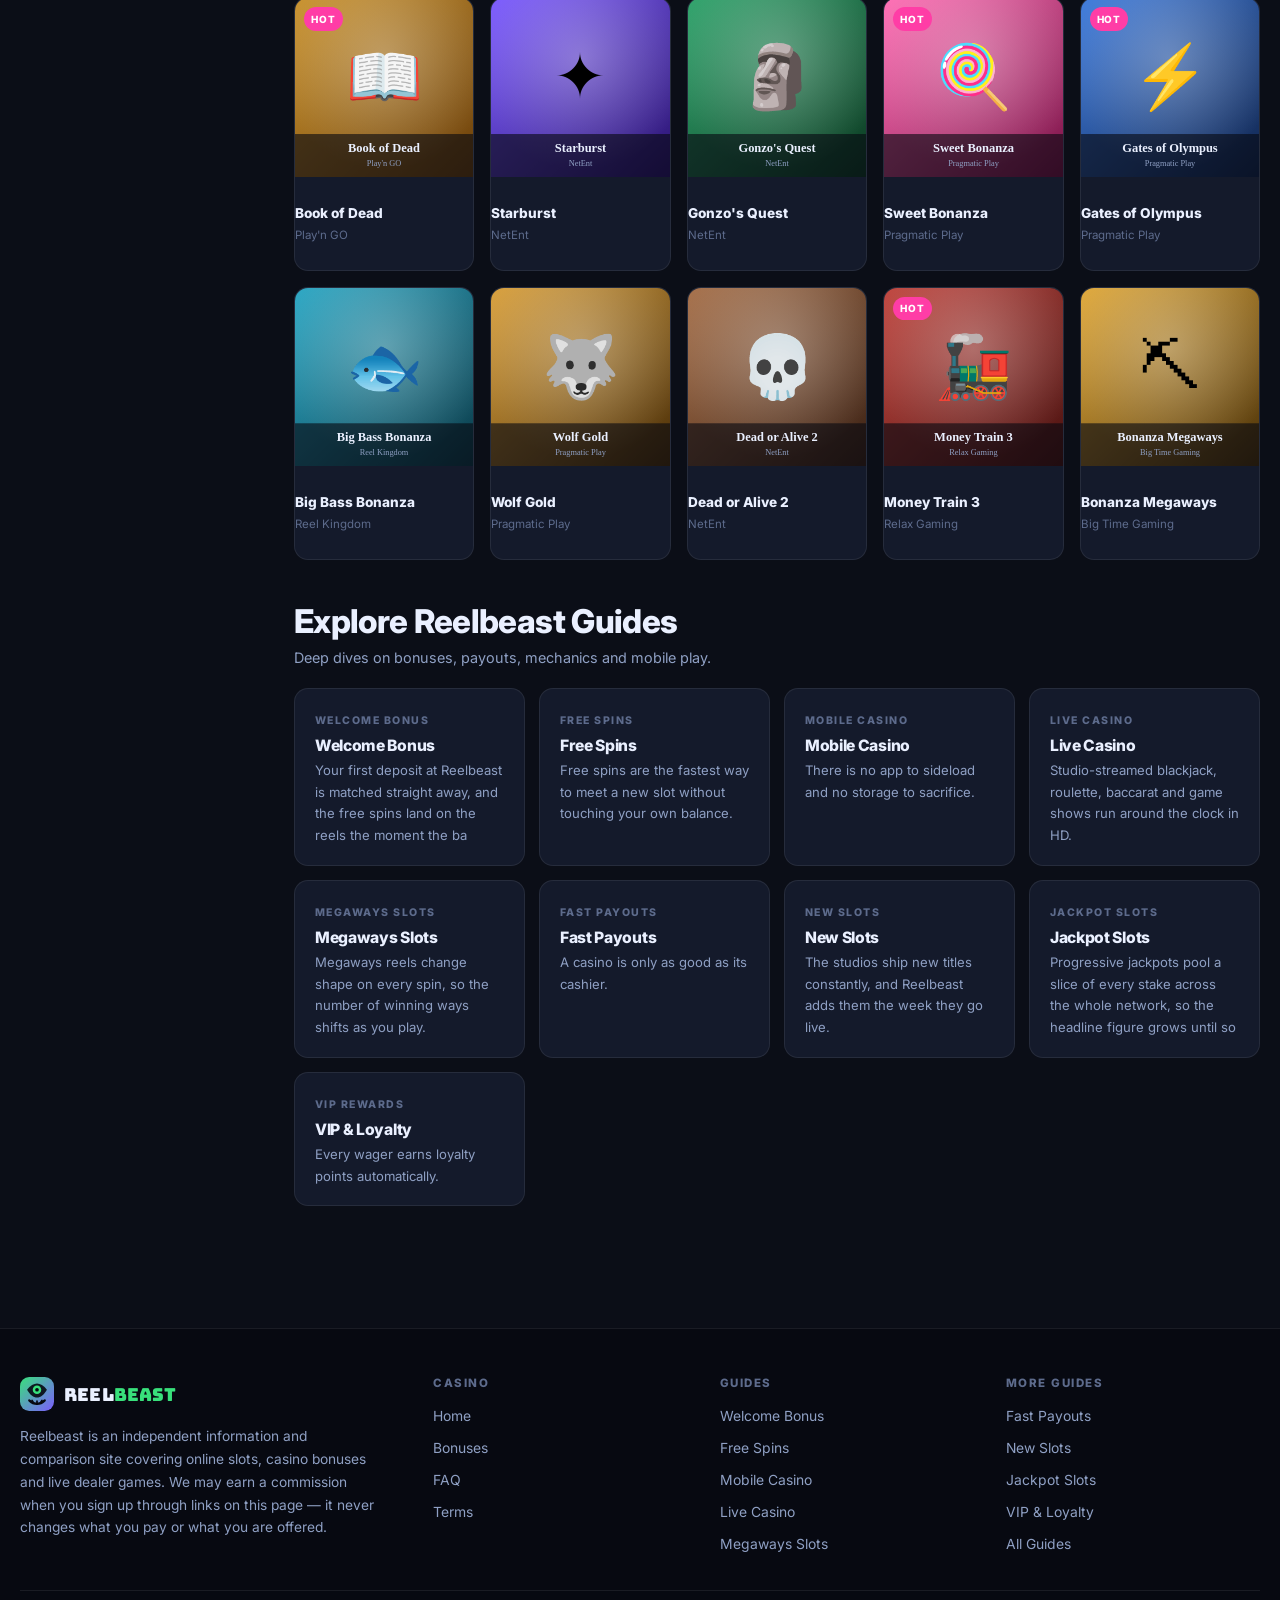
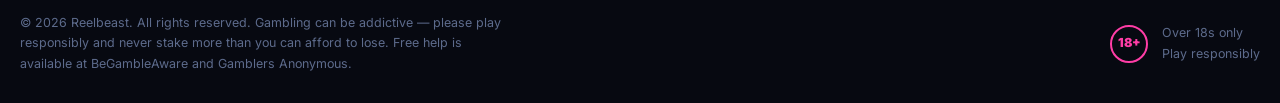
==== commit 3077c643: "Update faq.html" ====
--- a/faq.html
+++ b/faq.html
@@ -5,7 +5,7 @@
 <meta name="viewport" content="width=device-width, initial-scale=1">
 <title>FAQ — Deposits, Withdrawals &amp; Bonus Terms | Reelbeast</title>
 <meta name="description" content="Answers to the most common Reelbeast questions: minimum deposits, withdrawal times, verification, 35x wagering explained, game fairness and responsible gambling tools. 18+.">
-<link rel="canonical" href="https://yard.example-domain.com/faq.html">
+<link rel="canonical" href="https://site.example-domain.com/faq.html">
 <meta name="robots" content="index, follow, max-image-preview:large">
 <meta name="theme-color" content="#0B0E17">
 <meta name="rating" content="adult">
@@ -15,8 +15,8 @@
 <meta property="og:locale" content="en_US">
 <meta property="og:title" content="FAQ — Deposits, Withdrawals &amp; Bonus Terms | Reelbeast">
 <meta property="og:description" content="Answers to the most common Reelbeast questions: minimum deposits, withdrawal times, verification, 35x wagering explained, game fairness and responsible gambling tools. 18+.">
-<meta property="og:url" content="https://yard.example-domain.com/faq.html">
-<meta property="og:image" content="https://yard.example-domain.com/images/promo-welcome.svg">
+<meta property="og:url" content="https://site.example-domain.com/faq.html">
+<meta property="og:image" content="https://site.example-domain.com/images/promo-welcome.svg">
 <meta name="twitter:card" content="summary_large_image">
 <meta name="twitter:title" content="FAQ — Deposits, Withdrawals &amp; Bonus Terms | Reelbeast">
 <meta name="twitter:description" content="Answers to the most common Reelbeast questions: minimum deposits, withdrawal times, verification, 35x wagering explained, game fairness and responsible gambling tools. 18+.">
@@ -56,7 +56,7 @@
 ]}
 </script>
 <script type="application/ld+json">
-{"@context":"https://schema.org","@type":"BreadcrumbList","itemListElement":[{"@type":"ListItem","position":1,"name":"Home","item":"https://yard.example-domain.com/"},{"@type":"ListItem","position":2,"name":"FAQ","item":"https://yard.example-domain.com/faq.html"}]}
+{"@context":"https://schema.org","@type":"BreadcrumbList","itemListElement":[{"@type":"ListItem","position":1,"name":"Home","item":"https://site.example-domain.com/"},{"@type":"ListItem","position":2,"name":"FAQ","item":"https://site.example-domain.com/faq.html"}]}
 </script>
 </head>
 <body>
